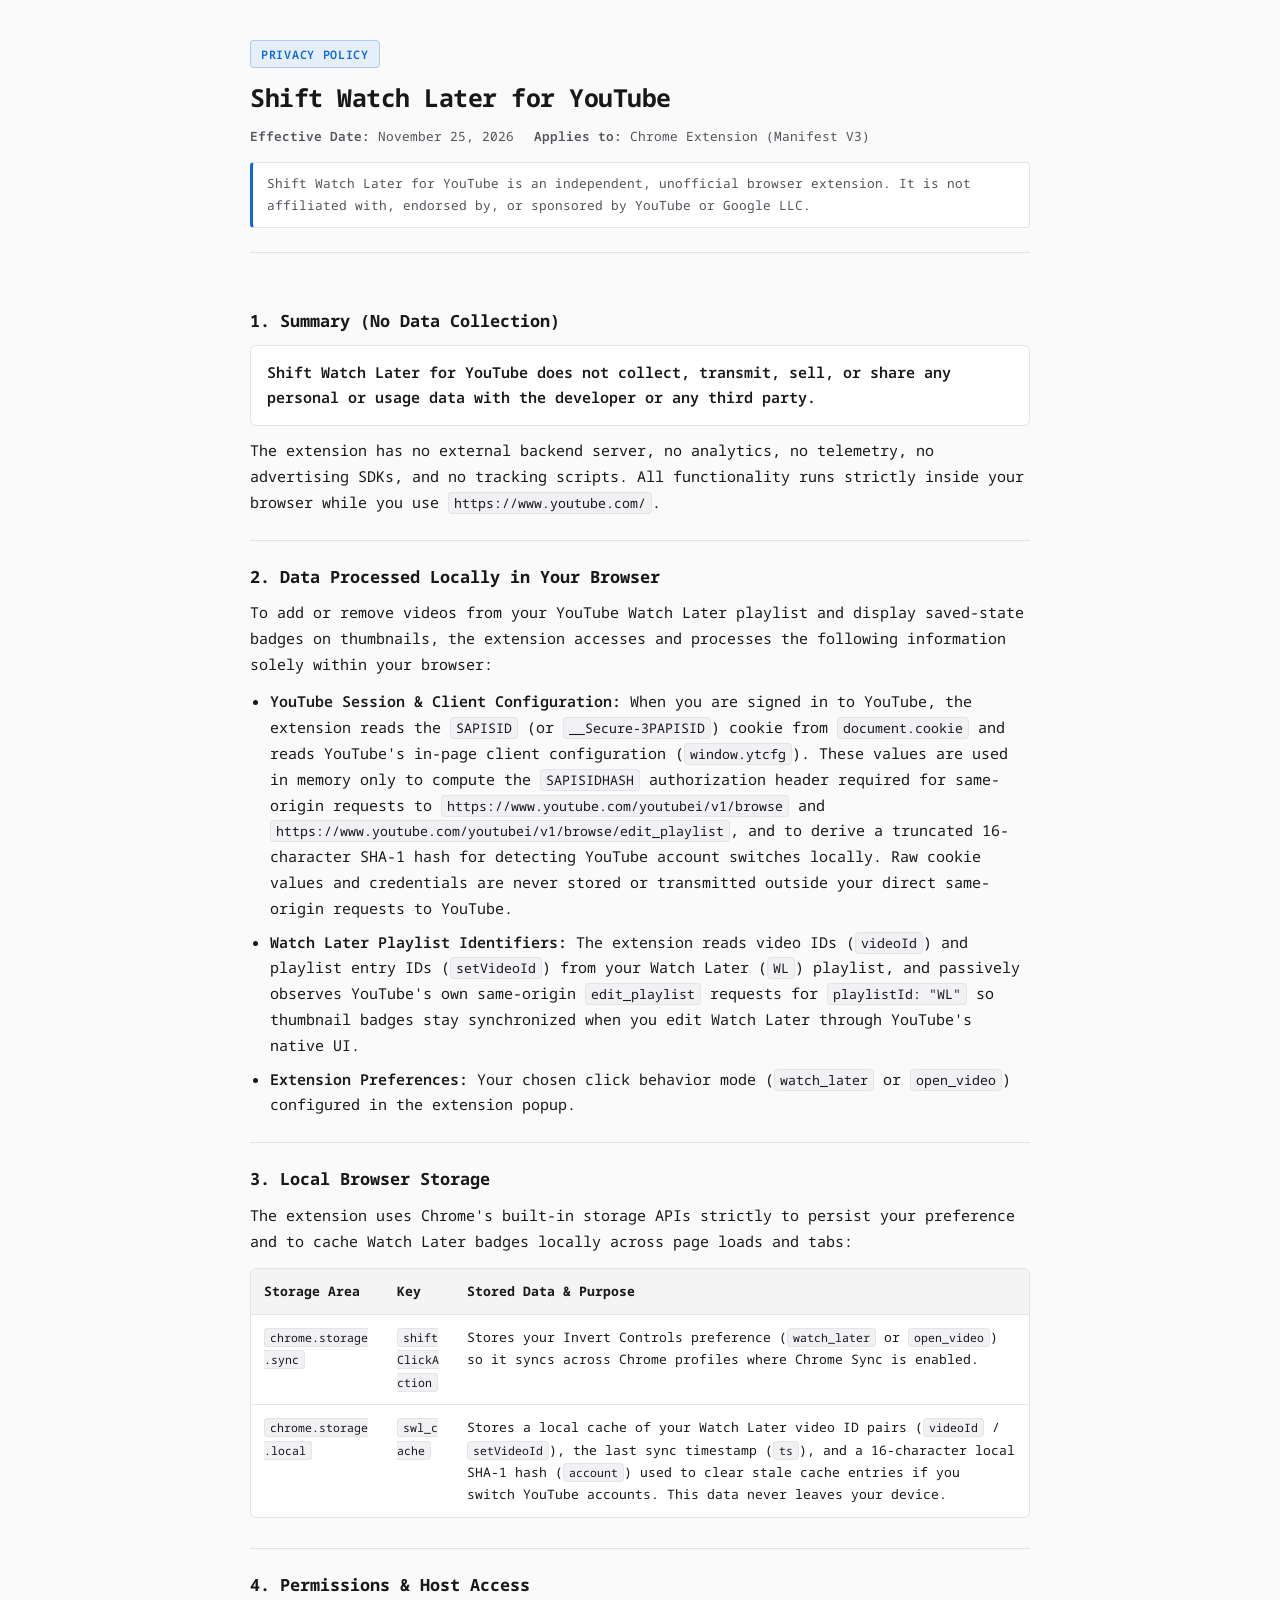
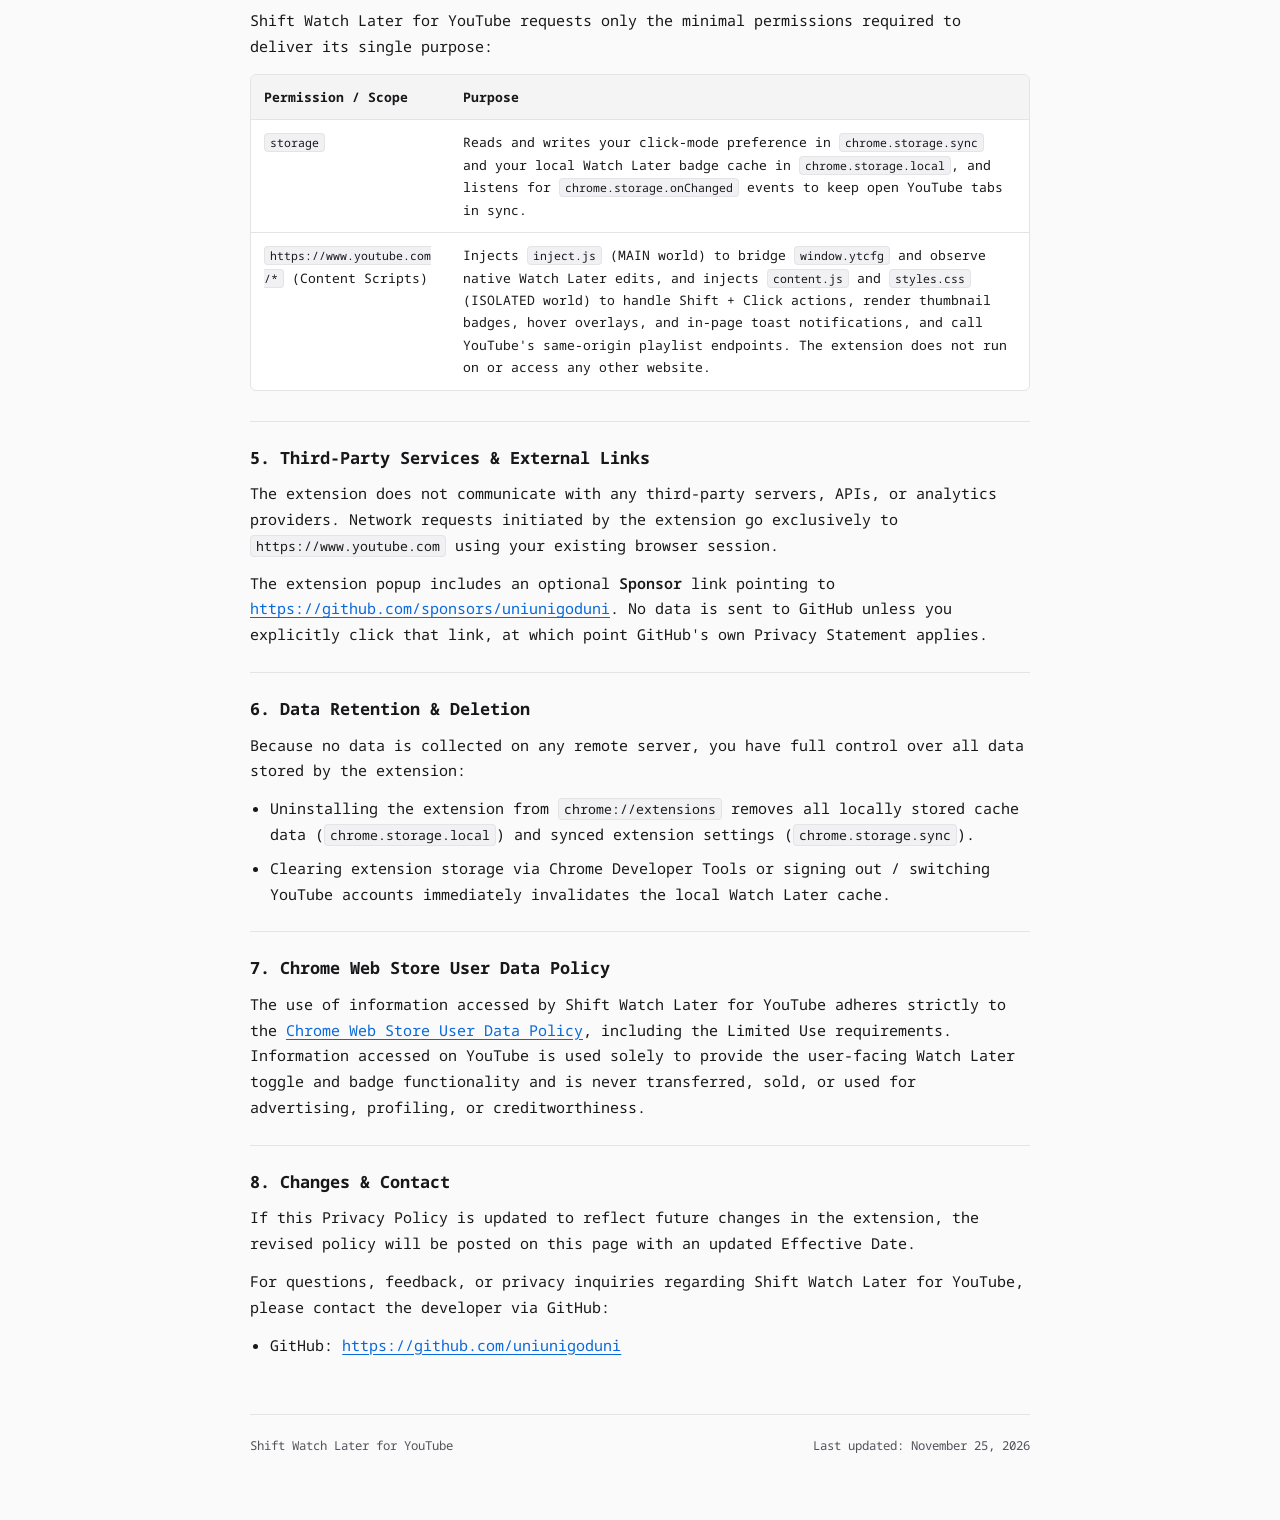
==== docs/index.html @ 421c6b7b "Initial commit: Shift Watch Later for YouTube extension, packaging script, and privacy policy" ====
<!DOCTYPE html>
<html lang="en">
<head>
  <meta charset="UTF-8" />
  <meta name="viewport" content="width=device-width, initial-scale=1.0" />
  <title>Privacy Policy — Shift Watch Later for YouTube</title>
  <meta
    name="description"
    content="Privacy Policy for the Shift Watch Later for YouTube Chrome extension."
  />
  <link rel="preconnect" href="https://fonts.googleapis.com" />
  <link rel="preconnect" href="https://fonts.gstatic.com" crossorigin />
  <link
    href="https://fonts.googleapis.com/css2?family=Noto+Sans+Mono:wght@400;600;700&display=swap"
    rel="stylesheet"
  />
  <style>
    :root {
      color-scheme: dark light;
      --bg: #0f0f0f;
      --surface: #171719;
      --surface-subtle: #1c1c20;
      --border: #27272c;
      --text: #f4f4f5;
      --text-muted: #a1a1aa;
      --accent: #3ea6ff;
      --accent-hover: #6cbcff;
      --code-bg: #202025;
      --badge-bg: rgba(62, 166, 255, 0.12);
      --badge-border: rgba(62, 166, 255, 0.32);
    }

    @media (prefers-color-scheme: light) {
      :root {
        --bg: #fafafa;
        --surface: #ffffff;
        --surface-subtle: #f4f4f5;
        --border: #e4e4e7;
        --text: #18181b;
        --text-muted: #52525b;
        --accent: #0969da;
        --accent-hover: #0550ae;
        --code-bg: #f1f1f4;
        --badge-bg: rgba(9, 105, 218, 0.08);
        --badge-border: rgba(9, 105, 218, 0.25);
      }
    }

    * {
      box-sizing: border-box;
      margin: 0;
      padding: 0;
    }

    html {
      font-size: 15px;
      scroll-behavior: smooth;
    }

    body {
      background-color: var(--bg);
      color: var(--text);
      font-family: "Noto Sans Mono", ui-monospace, SFMono-Regular, Menlo, Consolas, monospace;
      font-weight: 400;
      line-height: 1.72;
      -webkit-font-smoothing: antialiased;
      padding: 40px 20px 64px;
    }

    .container {
      max-width: 780px;
      margin: 0 auto;
    }

    header.page-header {
      padding-bottom: 24px;
      border-bottom: 1px solid var(--border);
      margin-bottom: 32px;
    }

    .eyebrow {
      display: inline-block;
      font-size: 0.78rem;
      font-weight: 600;
      letter-spacing: 0.06em;
      text-transform: uppercase;
      color: var(--accent);
      background: var(--badge-bg);
      border: 1px solid var(--badge-border);
      padding: 3px 10px;
      border-radius: 4px;
      margin-bottom: 14px;
    }

    h1 {
      font-size: 1.65rem;
      font-weight: 700;
      line-height: 1.3;
      letter-spacing: -0.02em;
      margin-bottom: 12px;
    }

    .meta {
      display: flex;
      flex-wrap: wrap;
      gap: 8px 20px;
      font-size: 0.85rem;
      color: var(--text-muted);
      margin-bottom: 14px;
    }

    .disclaimer {
      font-size: 0.85rem;
      color: var(--text-muted);
      background: var(--surface);
      border: 1px solid var(--border);
      border-left: 3px solid var(--accent);
      border-radius: 4px;
      padding: 10px 14px;
    }

    section {
      padding: 24px 0;
      border-bottom: 1px solid var(--border);
    }

    section:last-of-type {
      border-bottom: none;
    }

    h2 {
      font-size: 1.12rem;
      font-weight: 700;
      line-height: 1.4;
      margin-bottom: 12px;
      color: var(--text);
    }

    p {
      margin-bottom: 12px;
    }

    p:last-child {
      margin-bottom: 0;
    }

    ul {
      padding-left: 1.35rem;
      margin: 10px 0 12px;
    }

    ul:last-child {
      margin-bottom: 0;
    }

    li {
      margin-bottom: 8px;
    }

    li:last-child {
      margin-bottom: 0;
    }

    strong {
      font-weight: 600;
    }

    code {
      font-family: inherit;
      font-size: 0.88em;
      background: var(--code-bg);
      border: 1px solid var(--border);
      border-radius: 4px;
      padding: 1px 5px;
      word-break: break-word;
    }

    a {
      color: var(--accent);
      text-decoration: underline;
      text-underline-offset: 3px;
      word-break: break-word;
    }

    a:hover {
      color: var(--accent-hover);
    }

    .callout {
      background: var(--surface);
      border: 1px solid var(--border);
      border-radius: 6px;
      padding: 14px 16px;
      margin: 12px 0;
    }

    .table-wrap {
      overflow-x: auto;
      margin: 14px 0 6px;
      border: 1px solid var(--border);
      border-radius: 6px;
      background: var(--surface);
    }

    table {
      width: 100%;
      border-collapse: collapse;
      font-size: 0.87rem;
      text-align: left;
    }

    th,
    td {
      padding: 11px 13px;
      vertical-align: top;
      border-bottom: 1px solid var(--border);
    }

    tr:last-child td {
      border-bottom: none;
    }

    th {
      font-weight: 700;
      background: var(--surface-subtle);
      white-space: nowrap;
    }

    footer.page-footer {
      margin-top: 32px;
      padding-top: 20px;
      border-top: 1px solid var(--border);
      font-size: 0.82rem;
      color: var(--text-muted);
      display: flex;
      flex-wrap: wrap;
      justify-content: space-between;
      gap: 8px 16px;
    }

    @media (max-width: 600px) {
      body {
        padding: 24px 16px 48px;
      }

      h1 {
        font-size: 1.38rem;
      }

      th,
      td {
        padding: 9px 10px;
      }
    }

    @media print {
      :root {
        --bg: #ffffff;
        --surface: #ffffff;
        --surface-subtle: #f4f4f5;
        --border: #d4d4d8;
        --text: #111111;
        --text-muted: #444444;
        --accent: #0969da;
        --code-bg: #f4f4f5;
      }

      body {
        padding: 0;
        font-size: 11pt;
      }

      a {
        text-decoration: none;
      }
    }
  </style>
</head>
<body>
  <main class="container">
    <header class="page-header">
      <span class="eyebrow">Privacy Policy</span>
      <h1>Shift Watch Later for YouTube</h1>
      <div class="meta">
        <span><strong>Effective Date:</strong> November 25, 2026</span>
        <span><strong>Applies to:</strong> Chrome Extension (Manifest V3)</span>
      </div>
      <p class="disclaimer">
        Shift Watch Later for YouTube is an independent, unofficial browser extension. It is not
        affiliated with, endorsed by, or sponsored by YouTube or Google LLC.
      </p>
    </header>

    <section id="summary">
      <h2>1. Summary (No Data Collection)</h2>
      <div class="callout">
        <p>
          <strong>Shift Watch Later for YouTube does not collect, transmit, sell, or share any
          personal or usage data with the developer or any third party.</strong>
        </p>
      </div>
      <p>
        The extension has no external backend server, no analytics, no telemetry, no advertising SDKs,
        and no tracking scripts. All functionality runs strictly inside your browser while you use
        <code>https://www.youtube.com/</code>.
      </p>
    </section>

    <section id="data-processed">
      <h2>2. Data Processed Locally in Your Browser</h2>
      <p>
        To add or remove videos from your YouTube Watch Later playlist and display saved-state
        badges on thumbnails, the extension accesses and processes the following information solely
        within your browser:
      </p>
      <ul>
        <li>
          <strong>YouTube Session &amp; Client Configuration:</strong> When you are signed in to
          YouTube, the extension reads the <code>SAPISID</code> (or <code>__Secure-3PAPISID</code>)
          cookie from <code>document.cookie</code> and reads YouTube's in-page client configuration
          (<code>window.ytcfg</code>). These values are used in memory only to compute the
          <code>SAPISIDHASH</code> authorization header required for same-origin requests to
          <code>https://www.youtube.com/youtubei/v1/browse</code> and
          <code>https://www.youtube.com/youtubei/v1/browse/edit_playlist</code>, and to derive a
          truncated 16-character SHA-1 hash for detecting YouTube account switches locally. Raw
          cookie values and credentials are never stored or transmitted outside your direct
          same-origin requests to YouTube.
        </li>
        <li>
          <strong>Watch Later Playlist Identifiers:</strong> The extension reads video IDs
          (<code>videoId</code>) and playlist entry IDs (<code>setVideoId</code>) from your Watch
          Later (<code>WL</code>) playlist, and passively observes YouTube's own same-origin
          <code>edit_playlist</code> requests for <code>playlistId: "WL"</code> so thumbnail badges
          stay synchronized when you edit Watch Later through YouTube's native UI.
        </li>
        <li>
          <strong>Extension Preferences:</strong> Your chosen click behavior mode
          (<code>watch_later</code> or <code>open_video</code>) configured in the extension popup.
        </li>
      </ul>
    </section>

    <section id="storage">
      <h2>3. Local Browser Storage</h2>
      <p>
        The extension uses Chrome's built-in storage APIs strictly to persist your preference and to
        cache Watch Later badges locally across page loads and tabs:
      </p>
      <div class="table-wrap">
        <table>
          <thead>
            <tr>
              <th>Storage Area</th>
              <th>Key</th>
              <th>Stored Data &amp; Purpose</th>
            </tr>
          </thead>
          <tbody>
            <tr>
              <td><code>chrome.storage.sync</code></td>
              <td><code>shiftClickAction</code></td>
              <td>
                Stores your Invert Controls preference (<code>watch_later</code> or
                <code>open_video</code>) so it syncs across Chrome profiles where Chrome Sync is
                enabled.
              </td>
            </tr>
            <tr>
              <td><code>chrome.storage.local</code></td>
              <td><code>swl_cache</code></td>
              <td>
                Stores a local cache of your Watch Later video ID pairs
                (<code>videoId</code> / <code>setVideoId</code>), the last sync timestamp
                (<code>ts</code>), and a 16-character local SHA-1 hash (<code>account</code>) used
                to clear stale cache entries if you switch YouTube accounts. This data never leaves
                your device.
              </td>
            </tr>
          </tbody>
        </table>
      </div>
    </section>

    <section id="permissions">
      <h2>4. Permissions &amp; Host Access</h2>
      <p>
        Shift Watch Later for YouTube requests only the minimal permissions required to deliver its
        single purpose:
      </p>
      <div class="table-wrap">
        <table>
          <thead>
            <tr>
              <th>Permission / Scope</th>
              <th>Purpose</th>
            </tr>
          </thead>
          <tbody>
            <tr>
              <td><code>storage</code></td>
              <td>
                Reads and writes your click-mode preference in <code>chrome.storage.sync</code> and
                your local Watch Later badge cache in <code>chrome.storage.local</code>, and listens
                for <code>chrome.storage.onChanged</code> events to keep open YouTube tabs in sync.
              </td>
            </tr>
            <tr>
              <td><code>https://www.youtube.com/*</code> (Content Scripts)</td>
              <td>
                Injects <code>inject.js</code> (MAIN world) to bridge <code>window.ytcfg</code> and
                observe native Watch Later edits, and injects <code>content.js</code> and
                <code>styles.css</code> (ISOLATED world) to handle Shift + Click actions, render
                thumbnail badges, hover overlays, and in-page toast notifications, and call
                YouTube's same-origin playlist endpoints. The extension does not run on or access
                any other website.
              </td>
            </tr>
          </tbody>
        </table>
      </div>
    </section>

    <section id="third-party">
      <h2>5. Third-Party Services &amp; External Links</h2>
      <p>
        The extension does not communicate with any third-party servers, APIs, or analytics
        providers. Network requests initiated by the extension go exclusively to
        <code>https://www.youtube.com</code> using your existing browser session.
      </p>
      <p>
        The extension popup includes an optional <strong>Sponsor</strong> link pointing to
        <a
          href="https://github.com/sponsors/uniunigoduni"
          target="_blank"
          rel="noopener noreferrer"
        >https://github.com/sponsors/uniunigoduni</a>. No data is sent to GitHub unless you
        explicitly click that link, at which point GitHub's own Privacy Statement applies.
      </p>
    </section>

    <section id="retention">
      <h2>6. Data Retention &amp; Deletion</h2>
      <p>
        Because no data is collected on any remote server, you have full control over all data
        stored by the extension:
      </p>
      <ul>
        <li>
          Uninstalling the extension from <code>chrome://extensions</code> removes all locally
          stored cache data (<code>chrome.storage.local</code>) and synced extension settings
          (<code>chrome.storage.sync</code>).
        </li>
        <li>
          Clearing extension storage via Chrome Developer Tools or signing out / switching YouTube
          accounts immediately invalidates the local Watch Later cache.
        </li>
      </ul>
    </section>

    <section id="limited-use">
      <h2>7. Chrome Web Store User Data Policy</h2>
      <p>
        The use of information accessed by Shift Watch Later for YouTube adheres strictly to the
        <a
          href="https://developer.chrome.com/docs/webstore/program-policies/user-data-faq"
          target="_blank"
          rel="noopener noreferrer"
        >Chrome Web Store User Data Policy</a>, including the Limited Use requirements. Information
        accessed on YouTube is used solely to provide the user-facing Watch Later toggle and badge
        functionality and is never transferred, sold, or used for advertising, profiling, or
        creditworthiness.
      </p>
    </section>

    <section id="changes-contact">
      <h2>8. Changes &amp; Contact</h2>
      <p>
        If this Privacy Policy is updated to reflect future changes in the extension, the revised
        policy will be posted on this page with an updated Effective Date.
      </p>
      <p>
        For questions, feedback, or privacy inquiries regarding Shift Watch Later for YouTube,
        please contact the developer via GitHub:
      </p>
      <ul>
        <li>
          GitHub:
          <a
            href="https://github.com/uniunigoduni"
            target="_blank"
            rel="noopener noreferrer"
          >https://github.com/uniunigoduni</a>
        </li>
      </ul>
    </section>

    <footer class="page-footer">
      <span>Shift Watch Later for YouTube</span>
      <span>Last updated: November 25, 2026</span>
    </footer>
  </main>
</body>
</html>
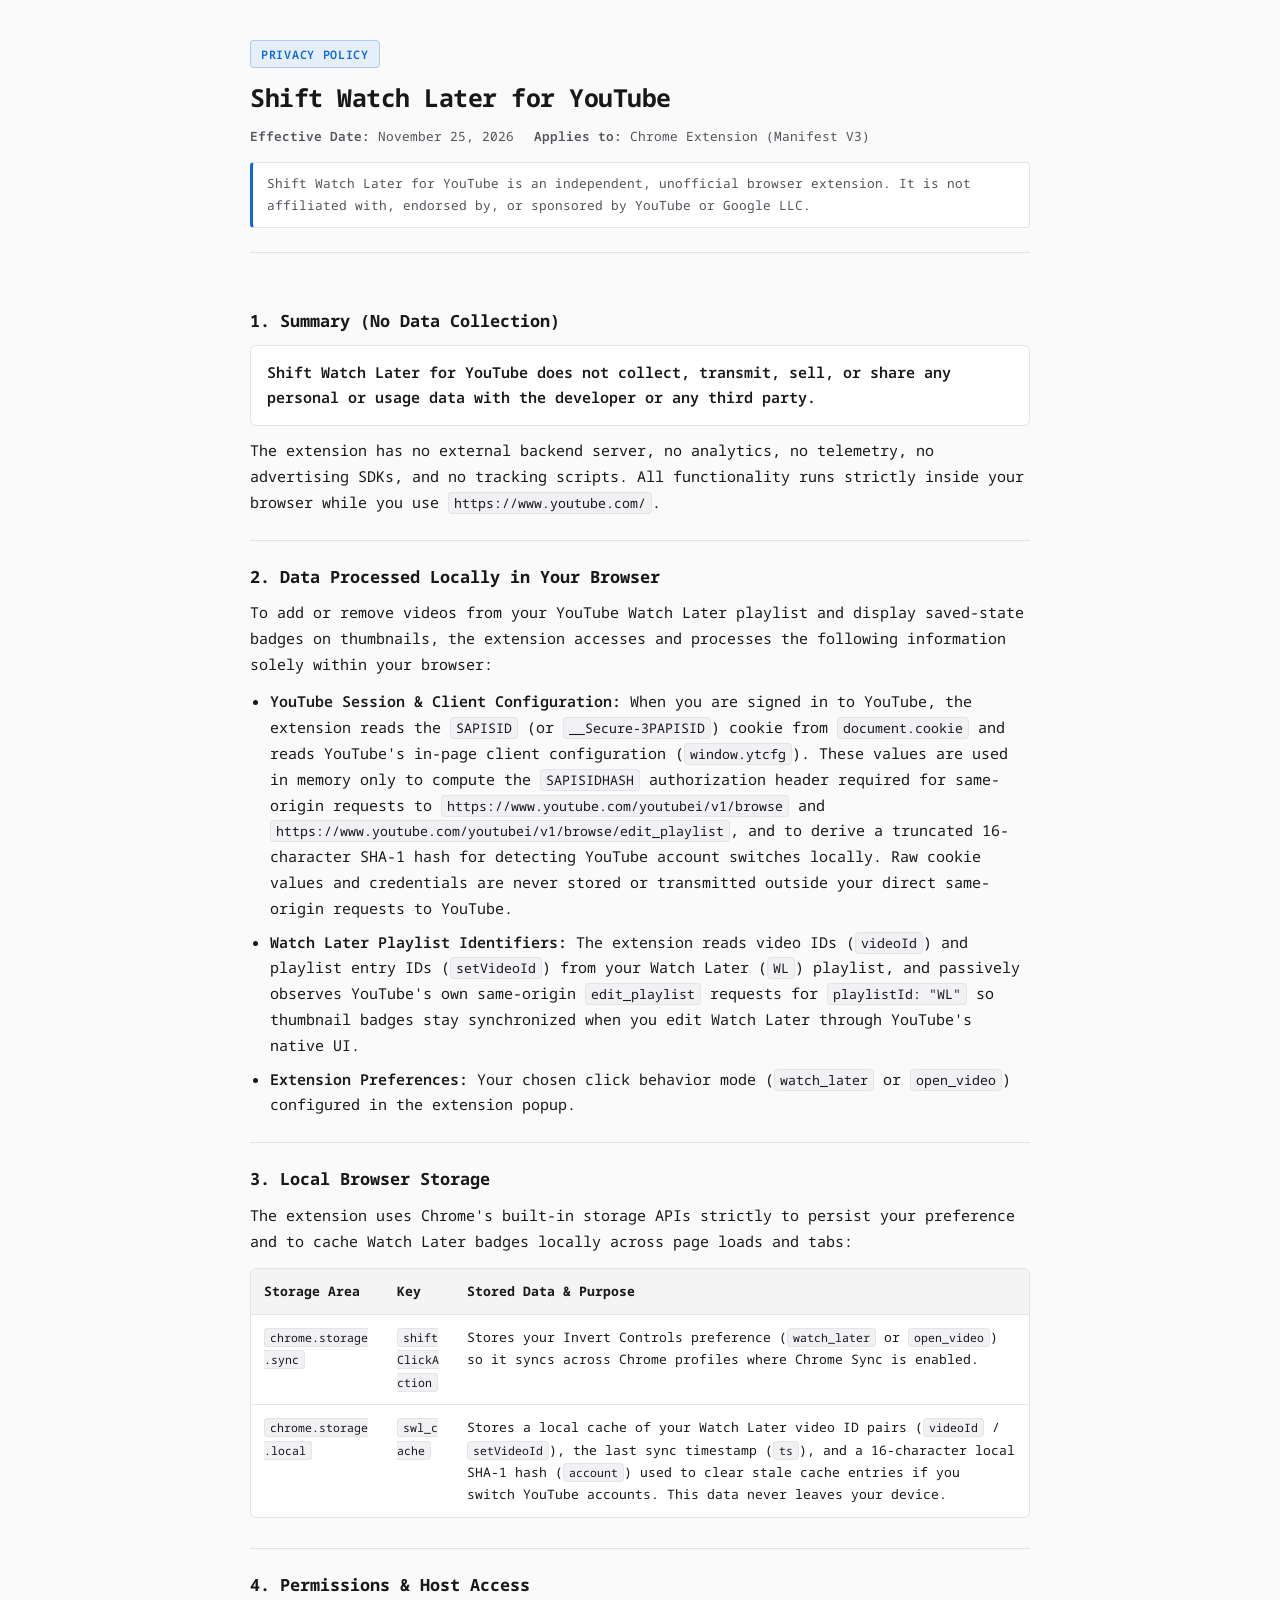
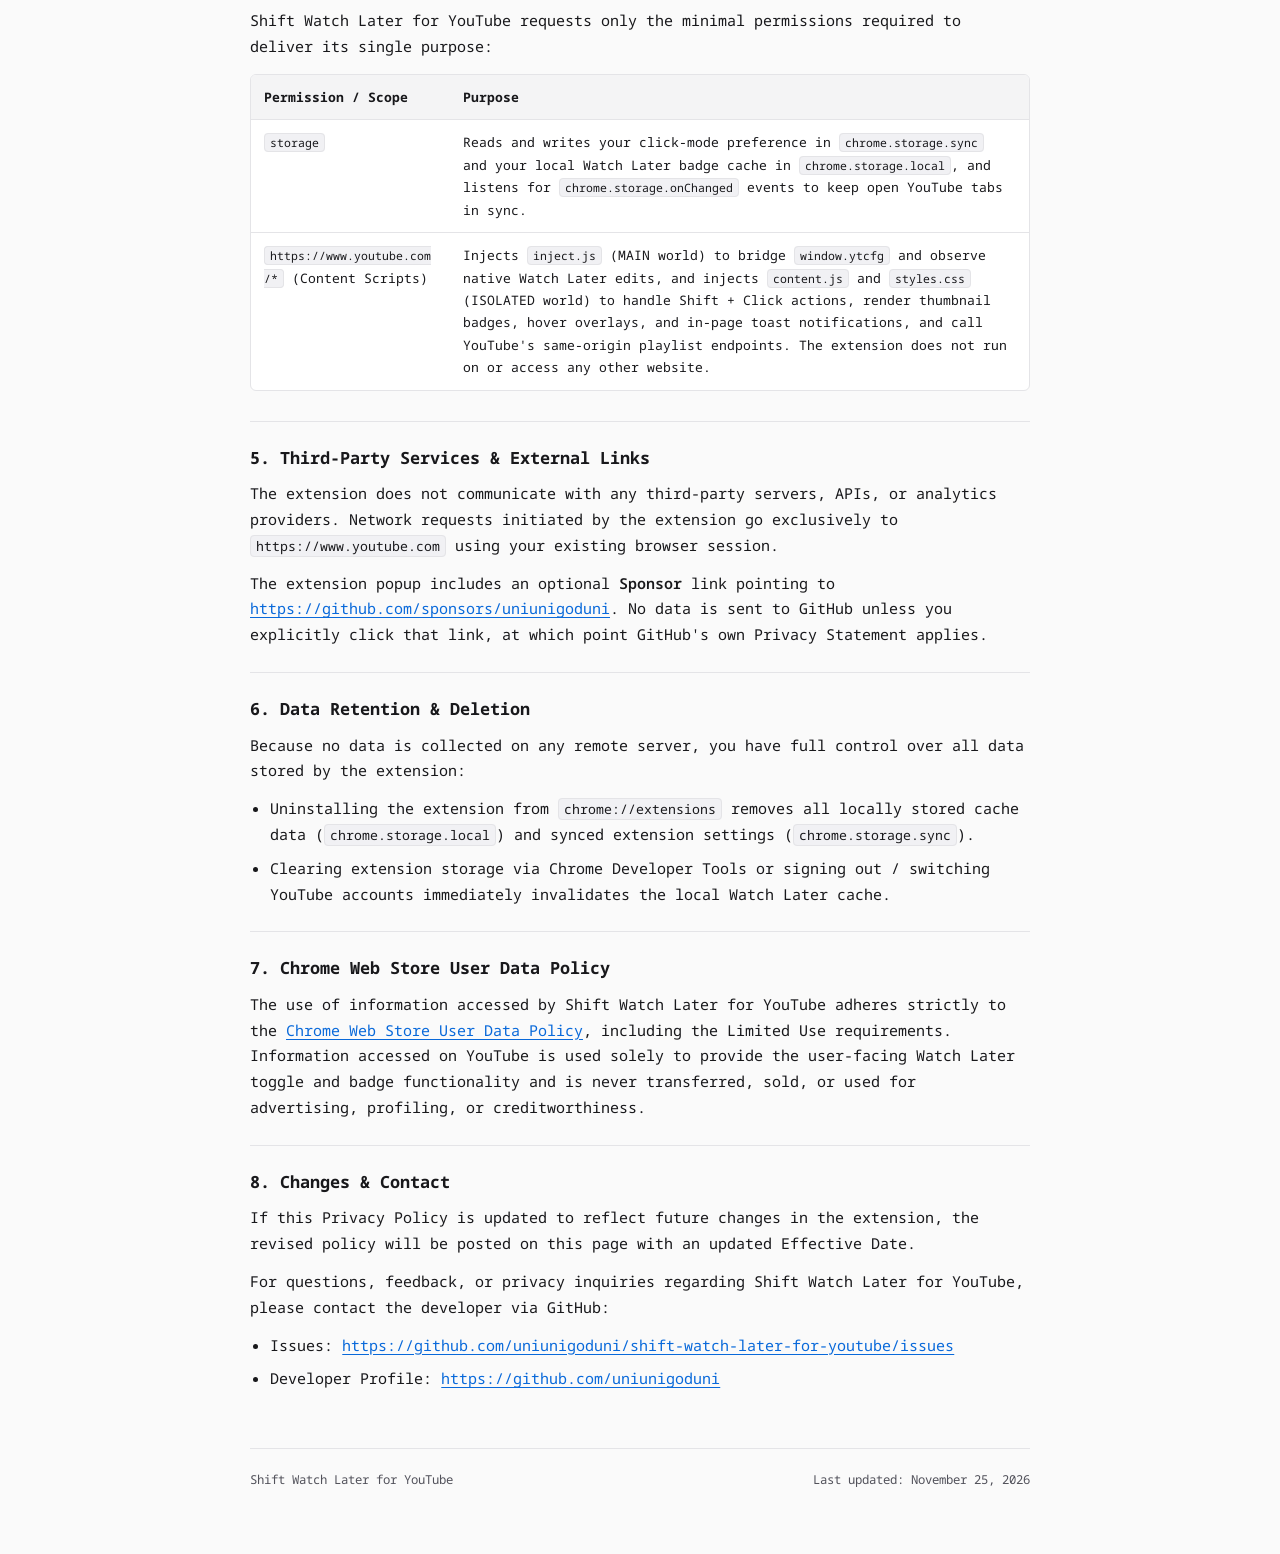
==== commit a7d6938f: "Add repository Issues link and Privacy Policy URL" ====
--- a/docs/index.html
+++ b/docs/index.html
@@ -484,7 +484,15 @@
       </p>
       <ul>
         <li>
-          GitHub:
+          Issues:
+          <a
+            href="https://github.com/uniunigoduni/shift-watch-later-for-youtube/issues"
+            target="_blank"
+            rel="noopener noreferrer"
+          >https://github.com/uniunigoduni/shift-watch-later-for-youtube/issues</a>
+        </li>
+        <li>
+          Developer Profile:
           <a
             href="https://github.com/uniunigoduni"
             target="_blank"
